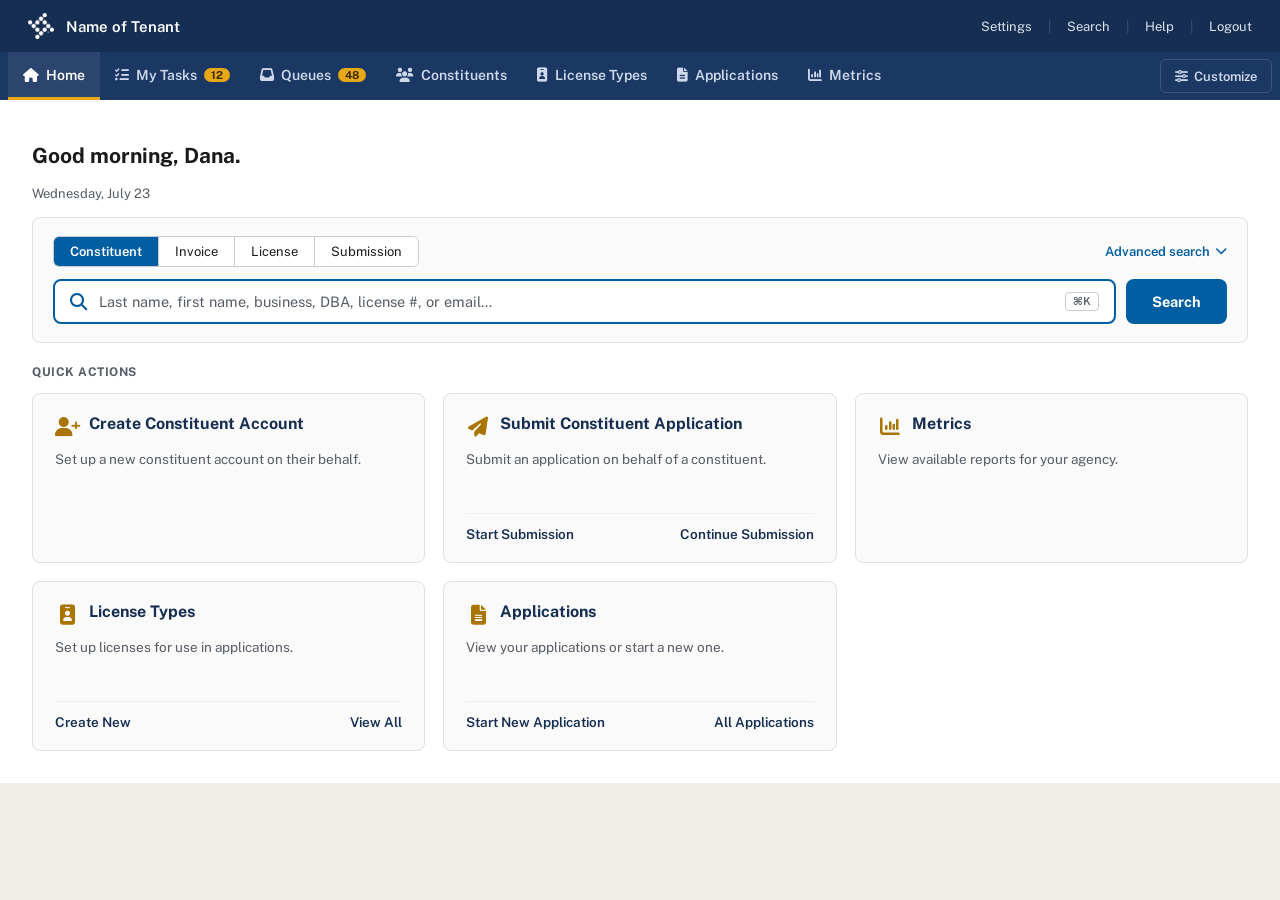
==== index.html @ 39513c1a "Initial commit: RLP Agency Console prototype (Home + Settings) Vanilla HTML/CSS/JS agency console wi" ====
<!DOCTYPE html>
<html lang="en">
<head>
<meta charset="UTF-8">
<meta name="viewport" content="width=device-width, initial-scale=1.0">
<title>Agency Home — RLP Agency Console</title>
<link rel="stylesheet" href="https://cdnjs.cloudflare.com/ajax/libs/font-awesome/6.5.1/css/all.min.css">
<link rel="stylesheet" href="css/app.css">
</head>
<body>

<div class="app">

  <!-- Header (shared chrome) -->
  <header class="app-header">
    <a class="app-header__brand" href="index.html">
      <img class="app-header__logo" src="assets/tyler-t.png" alt="Tenant logo">
      <span class="app-header__brand-name">Name of Tenant</span>
    </a>
    <nav class="app-header__links" aria-label="Account">
      <a href="settings.html">Settings</a>
      <span class="app-header__divider" aria-hidden="true">|</span>
      <a href="#">Search</a>
      <span class="app-header__divider" aria-hidden="true">|</span>
      <a href="#">Help</a>
      <span class="app-header__divider" aria-hidden="true">|</span>
      <a href="#">Logout</a>
    </nav>
  </header>

  <!-- Customizable toolbar (shared chrome, rendered by js/toolbar.js) -->
  <div id="toolbar"></div>

  <!-- Page content -->
  <main class="page-content">

    <section class="greeting">
      <h1 class="greeting__title">Good morning, Dana.</h1>
      <div class="greeting__date">Wednesday, July 23</div>

      <div class="search-panel">
        <div class="search-panel__top">
          <div class="search-toggle" role="group" aria-label="Search type">
            <button type="button" class="search-toggle__segment is-active" data-search-type="constituent">Constituent</button>
            <button type="button" class="search-toggle__segment" data-search-type="invoice">Invoice</button>
            <button type="button" class="search-toggle__segment" data-search-type="license">License</button>
            <button type="button" class="search-toggle__segment" data-search-type="submission">Submission</button>
          </div>
          <a class="search-advanced" href="#">Advanced search <i class="fa-solid fa-chevron-down" aria-hidden="true"></i></a>
        </div>
        <form class="search-field-row" action="#" onsubmit="return false;">
          <label class="search-box" for="global-search">
            <i class="fa-solid fa-magnifying-glass" aria-hidden="true"></i>
            <input type="text" id="global-search" placeholder="Last name, first name, business, DBA, license #, or email…">
            <span class="search-kbd" aria-hidden="true">⌘K</span>
          </label>
          <button type="submit" class="search-btn">Search</button>
        </form>
      </div>
    </section>

    <section style="padding: 0 32px 32px">
      <div class="overline" style="margin-bottom: 14px">Quick Actions</div>
      <div class="tiles-grid">

        <a class="tile" href="#">
          <div class="tile__header">
            <i class="fa-solid fa-user-plus tile__icon" aria-hidden="true"></i>
            <div class="tile__title">Create Constituent Account</div>
          </div>
          <div class="tile__body">Set up a new constituent account on their behalf.</div>
        </a>

        <div class="tile">
          <div class="tile__header">
            <i class="fa-solid fa-paper-plane tile__icon" aria-hidden="true"></i>
            <div class="tile__title">Submit Constituent Application</div>
          </div>
          <div class="tile__body">Submit an application on behalf of a constituent.</div>
          <div class="tile__footer">
            <a href="#">Start Submission</a>
            <a href="#">Continue Submission</a>
          </div>
        </div>

        <a class="tile" href="#">
          <div class="tile__header">
            <i class="fa-solid fa-chart-column tile__icon" aria-hidden="true"></i>
            <div class="tile__title">Metrics</div>
          </div>
          <div class="tile__body">View available reports for your agency.</div>
        </a>

        <div class="tile">
          <div class="tile__header">
            <i class="fa-solid fa-id-badge tile__icon" aria-hidden="true"></i>
            <div class="tile__title">License Types</div>
          </div>
          <div class="tile__body">Set up licenses for use in applications.</div>
          <div class="tile__footer">
            <a href="#">Create New</a>
            <a href="#">View All</a>
          </div>
        </div>

        <div class="tile">
          <div class="tile__header">
            <i class="fa-solid fa-file-lines tile__icon" aria-hidden="true"></i>
            <div class="tile__title">Applications</div>
          </div>
          <div class="tile__body">View your applications or start a new one.</div>
          <div class="tile__footer">
            <a href="#">Start New Application</a>
            <a href="#">All Applications</a>
          </div>
        </div>

      </div>
    </section>

  </main>

</div>

<script src="js/toolbar.js"></script>
<script>
  initToolbar('#toolbar', { activeKey: 'home' });

  // Search type segmented control
  document.querySelectorAll('.search-toggle__segment').forEach(function (segment) {
    segment.addEventListener('click', function () {
      document.querySelectorAll('.search-toggle__segment').forEach(function (s) {
        s.classList.remove('is-active');
      });
      segment.classList.add('is-active');
    });
  });
</script>

</body>
</html>
---- css/app.css ----
/* ==========================================================================
   RLP Agency Console — shared chrome + component styles
   Used by every page: header, customizable toolbar, tiles, search, settings.
   ========================================================================== */

@import url('https://fonts.googleapis.com/css2?family=Public+Sans:wght@300;400;500;600;700;900&display=swap');

:root {
  /* colors */
  --c-header-navy: #162e51;
  --c-toolbar-navy: #1b3763;
  --c-gold: #e6a817;
  --c-gold-text: #3d2a00;
  --c-gold-icon: #a97400;
  --c-blue: #005ea2;
  --c-blue-hover: #1a4480;
  --c-page-bg: #f0eee9;
  --c-surface: #ffffff;
  --c-tile-bg: #fafafa;
  --c-border: #dfe1e6;
  --c-hairline: #eceef1;
  --c-hairline-2: #e6e9ec;
  --c-text-primary: #1b1b1b;
  --c-text-secondary: #565c65;
  --c-toolbar-idle: #cdd9ea;
  --c-toolbar-on-dark: #dbe4f0;
  --c-header-divider: #3d557d;

  /* radii */
  --r-panel: 8px;
  --r-pill: 6px;
  --r-chip: 20px;
  --r-chip-sm: 4px;

  /* shadow */
  --shadow-menu: 0 10px 28px rgba(0, 0, 0, .22);
}

/* ---------------------------------------------------------------------- */
/* Reset / base                                                           */
/* ---------------------------------------------------------------------- */

* { box-sizing: border-box; }

body {
  margin: 0;
  background: var(--c-page-bg);
  font-family: 'Public Sans', system-ui, sans-serif;
  color: var(--c-text-primary);
}

a { color: var(--c-blue); }
a:hover { color: var(--c-blue-hover); }

button {
  font-family: inherit;
  border: none;
  background: none;
  cursor: pointer;
}

.app {
  width: 100%;
  background: var(--c-surface);
}

/* ---------------------------------------------------------------------- */
/* Header bar                                                             */
/* ---------------------------------------------------------------------- */

.app-header {
  height: 52px;
  background: var(--c-header-navy);
  color: #fff;
  display: flex;
  align-items: center;
  justify-content: space-between;
  padding: 0 28px;
}

.app-header__brand {
  display: flex;
  align-items: center;
  gap: 12px;
  text-decoration: none;
  color: #fff;
}

.app-header__logo {
  width: 26px;
  height: 26px;
  display: block;
}

.app-header__brand-name {
  font-size: 15px;
  font-weight: 600;
}

.app-header__links {
  display: flex;
  align-items: center;
  gap: 16px;
  font-size: 13px;
  color: var(--c-toolbar-on-dark);
}

.app-header__links a {
  color: var(--c-toolbar-on-dark);
  text-decoration: none;
}

.app-header__links a:hover {
  color: #fff;
}

.app-header__divider {
  color: var(--c-header-divider);
}

/* ---------------------------------------------------------------------- */
/* Customizable toolbar                                                   */
/* ---------------------------------------------------------------------- */

.toolbar {
  background: var(--c-toolbar-navy);
  position: relative;
  display: flex;
  align-items: stretch;
  padding: 0 8px;
  min-height: 48px;
}

.toolbar-chevron {
  flex: 0 0 auto;
  width: 34px;
  display: flex;
  align-items: center;
  justify-content: center;
  color: var(--c-toolbar-on-dark);
  background: rgba(0, 0, 0, .18);
  font-size: 16px;
}

.toolbar-chevron:focus-visible {
  outline: 2px solid #fff;
  outline-offset: -2px;
}

.toolbar-track {
  position: relative;
  flex: 1;
  min-width: 0;
  overflow-x: hidden;
  display: flex;
  align-items: stretch;
  flex-wrap: nowrap;
}

.toolbar-pill {
  display: flex;
  align-items: center;
  gap: 7px;
  padding: 0 15px;
  height: 48px;
  font-size: 14px;
  font-weight: 600;
  cursor: pointer;
  position: relative;
  user-select: none;
  flex: 0 0 auto;
  white-space: nowrap;
  border-bottom: 3px solid transparent;
  background: transparent;
  color: var(--c-toolbar-idle);
}

.toolbar-pill:focus-visible {
  outline: 2px solid #fff;
  outline-offset: -3px;
}

.toolbar-pill.is-active {
  color: #fff;
  border-bottom-color: var(--c-gold);
  background: rgba(255, 255, 255, .07);
}

.toolbar-pill--editing {
  height: 34px;
  padding: 0 12px;
  margin: 7px 3px;
  border-radius: var(--r-pill);
  font-size: 13.5px;
  cursor: grab;
  background: rgba(255, 255, 255, .10);
  border: 1px dashed rgba(255, 255, 255, .4);
  color: #eaf0f8;
}

.toolbar-pill--editing.is-active {
  border-bottom: none;
  background: rgba(255, 255, 255, .10);
}

.toolbar-pill--editing:active {
  cursor: grabbing;
}

.toolbar-pill--dragging {
  opacity: .4;
}

.toolbar-pill-grip {
  font-size: 14px;
  color: #8ba3c7;
}

.toolbar-pill-remove {
  font-size: 15px;
  margin-left: 3px;
  color: #c9d6ea;
  padding: 0;
}

.toolbar-badge {
  background: var(--c-gold);
  color: var(--c-gold-text);
  font-size: 11px;
  font-weight: 700;
  border-radius: 9px;
  padding: 1px 7px;
}

.toolbar-add-btn {
  flex: 0 0 auto;
  display: flex;
  align-items: center;
  gap: 5px;
  padding: 0 13px;
  height: 34px;
  margin: 7px 3px;
  border-radius: var(--r-pill);
  font-size: 13.5px;
  font-weight: 600;
  background: transparent;
  border: 1px dashed #5b7cb0;
  color: #a9c7e8;
}

.toolbar-customize-btn {
  display: flex;
  align-items: center;
  gap: 6px;
  padding: 0 14px;
  height: 34px;
  margin: 7px 0;
  border-radius: var(--r-pill);
  font-size: 13px;
  font-weight: 600;
  flex: 0 0 auto;
  background: transparent;
  color: var(--c-toolbar-idle);
  border: 1px solid var(--c-header-divider);
}

.toolbar-customize-btn.is-active {
  background: var(--c-gold);
  color: var(--c-gold-text);
  border-color: var(--c-gold);
}

.toolbar-add-menu {
  position: absolute;
  top: 100%;
  left: 16px;
  margin-top: 6px;
  z-index: 30;
  width: 320px;
  background: #fff;
  border: 1px solid var(--c-border);
  border-radius: var(--r-panel);
  box-shadow: var(--shadow-menu);
  padding: 10px;
}

.toolbar-add-menu__heading {
  font-size: 11px;
  font-weight: 700;
  letter-spacing: .5px;
  color: var(--c-text-secondary);
  padding: 4px 8px 8px;
}

.toolbar-add-menu__list {
  display: flex;
  flex-direction: column;
  gap: 1px;
  max-height: 260px;
  overflow: auto;
}

.toolbar-add-menu__row {
  display: flex;
  align-items: center;
  gap: 11px;
  padding: 9px 10px;
  border-radius: var(--r-pill);
  font-size: 13.5px;
  color: var(--c-text-primary);
  width: 100%;
  text-align: left;
}

.toolbar-add-menu__row:hover,
.toolbar-add-menu__row:focus-visible {
  background: var(--c-tile-bg);
}

.toolbar-add-menu__row-icon {
  font-size: 16px;
  color: var(--c-gold-icon);
  width: 20px;
  text-align: center;
}

.toolbar-add-menu__row-label {
  flex: 1;
}

.toolbar-add-menu__row-plus {
  font-size: 14px;
  color: var(--c-text-secondary);
}

.toolbar-add-menu__empty {
  padding: 14px 10px;
  font-size: 13px;
  color: var(--c-text-secondary);
  text-align: center;
}

/* ---------------------------------------------------------------------- */
/* Page content shell                                                     */
/* ---------------------------------------------------------------------- */

.page-content {
  background: var(--c-surface);
  min-height: 600px;
}

.overline {
  font-size: 12px;
  font-weight: 700;
  letter-spacing: .5px;
  text-transform: uppercase;
  color: var(--c-text-secondary);
}

/* ---------------------------------------------------------------------- */
/* Home — greeting + search panel                                        */
/* ---------------------------------------------------------------------- */

.greeting {
  padding: 26px 32px 22px;
}

.greeting__title {
  font-size: 21px;
  font-weight: 700;
  color: var(--c-text-primary);
}

.greeting__date {
  font-size: 13px;
  color: var(--c-text-secondary);
  margin-top: 2px;
}

.search-panel {
  margin-top: 16px;
  background: var(--c-tile-bg);
  border: 1px solid var(--c-border);
  border-radius: var(--r-panel);
  padding: 18px 20px;
}

.search-panel__top {
  display: flex;
  align-items: center;
  justify-content: space-between;
  margin-bottom: 12px;
}

.search-toggle {
  display: inline-flex;
  border: 1px solid #c9ccd0;
  border-radius: var(--r-pill);
  overflow: hidden;
}

.search-toggle__segment {
  padding: 7px 16px;
  font-size: 13px;
  color: var(--c-text-primary);
  background: #fff;
  border-left: 1px solid #c9ccd0;
}

.search-toggle__segment:first-child {
  border-left: none;
}

.search-toggle__segment.is-active {
  background: var(--c-blue);
  color: #fff;
  font-weight: 600;
}

.search-advanced {
  font-size: 13px;
  font-weight: 600;
  color: var(--c-blue);
  display: flex;
  align-items: center;
  gap: 5px;
  text-decoration: none;
}

.search-advanced:hover {
  color: var(--c-blue-hover);
}

.search-advanced i {
  font-size: 12px;
}

.search-field-row {
  display: flex;
  gap: 10px;
}

.search-box {
  flex: 1;
  display: flex;
  align-items: center;
  gap: 10px;
  border: 2px solid var(--c-blue);
  border-radius: var(--r-panel);
  padding: 11px 15px;
  background: #fff;
}

.search-box i {
  font-size: 17px;
  color: var(--c-blue);
}

.search-box input {
  flex: 1;
  border: none;
  outline: none;
  font-family: inherit;
  font-size: 14.5px;
  color: var(--c-text-primary);
  background: transparent;
}

.search-box input::placeholder {
  color: var(--c-text-secondary);
}

.search-kbd {
  font-size: 11px;
  font-weight: 600;
  color: var(--c-text-secondary);
  border: 1px solid #c9ccd0;
  border-radius: var(--r-chip-sm);
  padding: 2px 7px;
}

.search-btn {
  background: var(--c-blue);
  color: #fff;
  border-radius: var(--r-panel);
  padding: 0 26px;
  font-size: 14.5px;
  font-weight: 700;
  display: flex;
  align-items: center;
}

.search-btn:hover {
  background: var(--c-blue-hover);
}

/* ---------------------------------------------------------------------- */
/* Tiles grid — shared by Home quick actions & Settings tiles             */
/* ---------------------------------------------------------------------- */

.tiles-grid {
  display: grid;
  grid-template-columns: repeat(3, 1fr);
  gap: 18px;
}

.tiles-grid--settings {
  gap: 22px;
}

.tile {
  text-decoration: none;
  background: var(--c-tile-bg);
  border: 1px solid var(--c-border);
  border-radius: var(--r-panel);
  padding: 20px 22px;
  display: flex;
  flex-direction: column;
  min-height: 170px;
  cursor: pointer;
  color: inherit;
}

.tile:hover {
  border-color: #c9ccd0;
}

.tile--settings {
  padding: 24px 26px;
  max-height: 120px;
  min-height: 0;
}

.tile__header {
  display: flex;
  align-items: center;
  gap: 10px;
  margin-bottom: 8px;
}

.tile__icon {
  font-size: 20px;
  color: var(--c-gold-icon);
  width: 24px;
  text-align: center;
}

.tile__title {
  font-size: 16px;
  font-weight: 700;
  color: var(--c-header-navy);
  margin-bottom: 8px;
}

.tile--settings .tile__title {
  margin-bottom: 0;
}

.tile__body {
  font-size: 13.5px;
  color: var(--c-text-secondary);
  line-height: 1.5;
  flex: 1;
}

.tile__footer {
  margin-top: 14px;
  padding-top: 12px;
  border-top: 1px solid var(--c-hairline);
  display: flex;
  justify-content: space-between;
  gap: 16px;
}

.tile__footer a {
  font-size: 13.5px;
  font-weight: 600;
  color: var(--c-header-navy);
  text-decoration: none;
}

.tile__footer a:hover {
  color: var(--c-blue-hover);
}

/* ---------------------------------------------------------------------- */
/* Settings page                                                          */
/* ---------------------------------------------------------------------- */

.settings-content {
  padding: 26px 32px 40px;
  min-height: 640px;
}

.settings-title {
  font-size: 21px;
  font-weight: 700;
  color: var(--c-text-primary);
}

.settings-body {
  margin-top: 24px;
  display: flex;
  gap: 40px;
  align-items: flex-start;
}

.settings-rail {
  width: 300px;
  flex: none;
}

.settings-rail__heading {
  border-left: 3px solid var(--c-header-navy);
  padding: 2px 0 2px 14px;
  font-size: 16px;
  font-weight: 700;
  color: var(--c-text-primary);
}

.settings-rail__list {
  margin-top: 6px;
  display: flex;
  flex-direction: column;
}

.settings-rail__row {
  display: flex;
  align-items: center;
  justify-content: space-between;
  padding: 12px 2px 12px 17px;
  font-size: 15px;
  text-decoration: none;
  border-bottom: 1px solid var(--c-hairline-2);
}

.settings-rail__row-label {
  color: var(--c-blue);
}

.settings-rail__row-count {
  color: var(--c-text-secondary);
}

.settings-tiles {
  flex: 1;
}
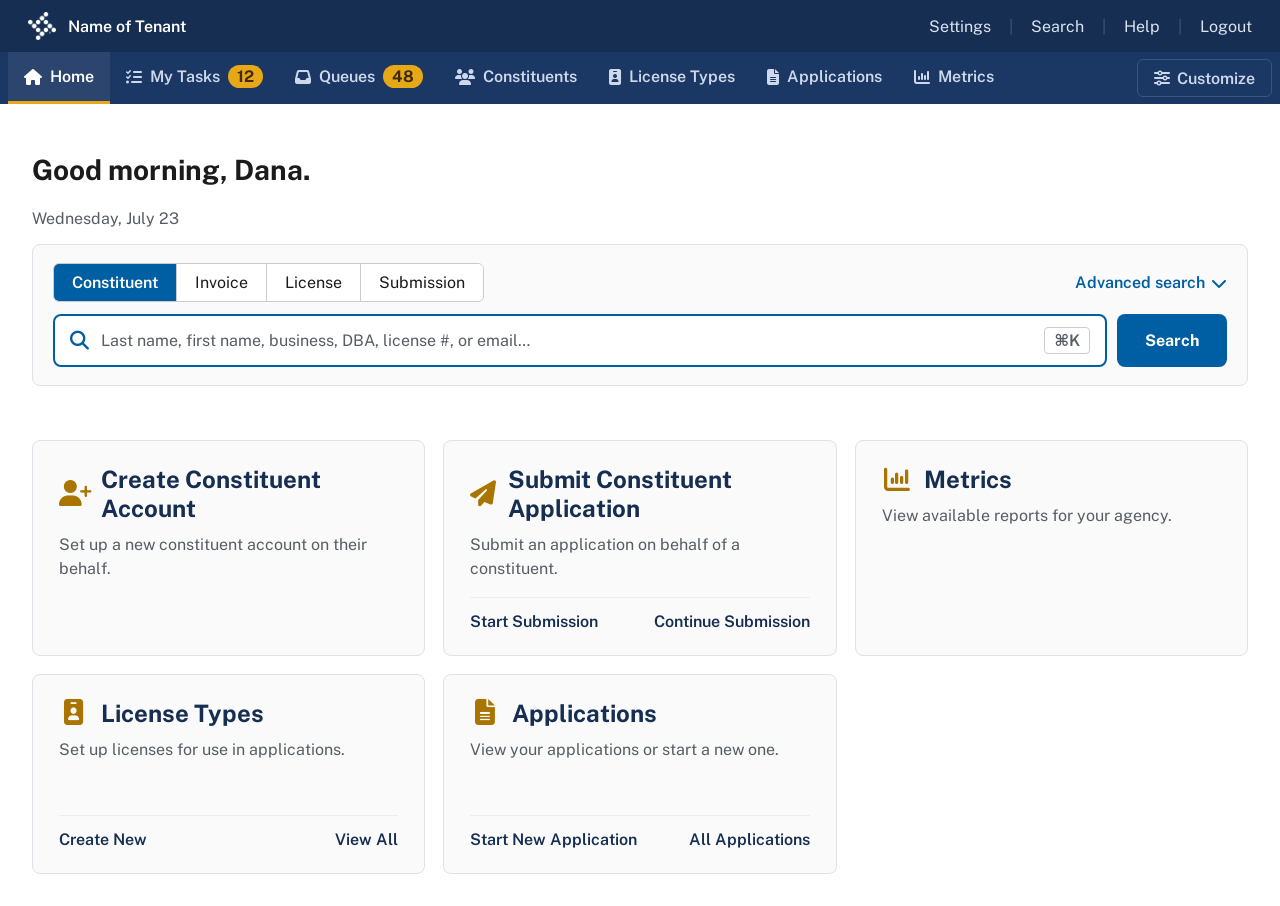
==== commit 342feb36: "new pages and layout fixes" ====
--- a/index.html
+++ b/index.html
@@ -20,7 +20,7 @@
     <nav class="app-header__links" aria-label="Account">
       <a href="settings.html">Settings</a>
       <span class="app-header__divider" aria-hidden="true">|</span>
-      <a href="#">Search</a>
+      <a href="search.html">Search</a>
       <span class="app-header__divider" aria-hidden="true">|</span>
       <a href="#">Help</a>
       <span class="app-header__divider" aria-hidden="true">|</span>
@@ -59,8 +59,7 @@
       </div>
     </section>
 
-    <section style="padding: 0 32px 32px">
-      <div class="overline" style="margin-bottom: 14px">Quick Actions</div>
+    <section style="padding: 32px 32px 32px">
       <div class="tiles-grid">
 
         <a class="tile" href="#">
--- a/css/app.css
+++ b/css/app.css
@@ -14,7 +14,7 @@
   --c-gold-icon: #a97400;
   --c-blue: #005ea2;
   --c-blue-hover: #1a4480;
-  --c-page-bg: #f0eee9;
+  --c-page-bg: #fff;
   --c-surface: #ffffff;
   --c-tile-bg: #fafafa;
   --c-border: #dfe1e6;
@@ -34,6 +34,16 @@
 
   /* shadow */
   --shadow-menu: 0 10px 28px rgba(0, 0, 0, .22);
+
+  /* status text colors — fixed palette, do not improvise new statuses off-palette */
+  --c-status-green: #417505;      /* Active, Approved, Live, Paid, Completed, Sent, Sold */
+  --c-status-yellow: #8f5800;     /* Pending, Open, Assigned, Approved-Awaiting Payment, Awaiting Application, Generated, Collecting */
+  --c-status-red: #cd2026;        /* Rejected, Denied, Cancelled, Past Due, Terminated */
+  --c-status-dark-red: #80252a;   /* Expired, Revoked, Withdrawn, Decommissioned, Retired, Exported */
+  --c-status-cool-blue: #205493;  /* In Progress, Rejected for Resubmission, In Cart, Submitted, Ready for Review */
+  --c-status-warm-orange: #a34900; /* On Hold, Suspended, Payment in Process, Inactive */
+  --c-status-draft-blue: #13669a; /* In Review, Draft, Initiated */
+  --c-status-gray: #5c5f66;       /* Archived, Closed */
 }
 
 /* ---------------------------------------------------------------------- */
@@ -87,21 +97,21 @@
 }
 
 .app-header__logo {
-  width: 26px;
-  height: 26px;
+  width: 28px;
+  height: 28px;
   display: block;
 }
 
 .app-header__brand-name {
-  font-size: 15px;
+  font-size: 16px;
   font-weight: 600;
 }
 
 .app-header__links {
   display: flex;
   align-items: center;
-  gap: 16px;
-  font-size: 13px;
+  gap: 18px;
+  font-size: 16px;
   color: var(--c-toolbar-on-dark);
 }
 
@@ -128,7 +138,7 @@
   display: flex;
   align-items: stretch;
   padding: 0 8px;
-  min-height: 48px;
+  min-height: 52px;
 }
 
 .toolbar-chevron {
@@ -160,10 +170,10 @@
 .toolbar-pill {
   display: flex;
   align-items: center;
-  gap: 7px;
-  padding: 0 15px;
-  height: 48px;
-  font-size: 14px;
+  gap: 8px;
+  padding: 0 16px;
+  height: 52px;
+  font-size: 16px;
   font-weight: 600;
   cursor: pointer;
   position: relative;
@@ -187,11 +197,11 @@
 }
 
 .toolbar-pill--editing {
-  height: 34px;
-  padding: 0 12px;
+  height: 38px;
+  padding: 0 13px;
   margin: 7px 3px;
   border-radius: var(--r-pill);
-  font-size: 13.5px;
+  font-size: 16px;
   cursor: grab;
   background: rgba(255, 255, 255, .10);
   border: 1px dashed rgba(255, 255, 255, .4);
@@ -212,12 +222,12 @@
 }
 
 .toolbar-pill-grip {
-  font-size: 14px;
+  font-size: 16px;
   color: #8ba3c7;
 }
 
 .toolbar-pill-remove {
-  font-size: 15px;
+  font-size: 17px;
   margin-left: 3px;
   color: #c9d6ea;
   padding: 0;
@@ -226,22 +236,22 @@
 .toolbar-badge {
   background: var(--c-gold);
   color: var(--c-gold-text);
-  font-size: 11px;
-  font-weight: 700;
-  border-radius: 9px;
-  padding: 1px 7px;
+  font-size: 16px;
+  font-weight: 700;
+  border-radius: 12px;
+  padding: 2px 9px;
 }
 
 .toolbar-add-btn {
   flex: 0 0 auto;
   display: flex;
   align-items: center;
-  gap: 5px;
-  padding: 0 13px;
-  height: 34px;
+  gap: 6px;
+  padding: 0 15px;
+  height: 38px;
   margin: 7px 3px;
   border-radius: var(--r-pill);
-  font-size: 13.5px;
+  font-size: 16px;
   font-weight: 600;
   background: transparent;
   border: 1px dashed #5b7cb0;
@@ -251,12 +261,12 @@
 .toolbar-customize-btn {
   display: flex;
   align-items: center;
-  gap: 6px;
-  padding: 0 14px;
-  height: 34px;
+  gap: 7px;
+  padding: 0 16px;
+  height: 38px;
   margin: 7px 0;
   border-radius: var(--r-pill);
-  font-size: 13px;
+  font-size: 16px;
   font-weight: 600;
   flex: 0 0 auto;
   background: transparent;
@@ -276,37 +286,37 @@
   left: 16px;
   margin-top: 6px;
   z-index: 30;
-  width: 320px;
+  width: 340px;
   background: #fff;
   border: 1px solid var(--c-border);
   border-radius: var(--r-panel);
   box-shadow: var(--shadow-menu);
-  padding: 10px;
+  padding: 12px;
 }
 
 .toolbar-add-menu__heading {
-  font-size: 11px;
-  font-weight: 700;
-  letter-spacing: .5px;
-  color: var(--c-text-secondary);
-  padding: 4px 8px 8px;
+  font-size: 16px;
+  font-weight: 700;
+  letter-spacing: .4px;
+  color: var(--c-text-secondary);
+  padding: 4px 8px 10px;
 }
 
 .toolbar-add-menu__list {
   display: flex;
   flex-direction: column;
-  gap: 1px;
-  max-height: 260px;
+  gap: 2px;
+  max-height: 300px;
   overflow: auto;
 }
 
 .toolbar-add-menu__row {
   display: flex;
   align-items: center;
-  gap: 11px;
-  padding: 9px 10px;
+  gap: 12px;
+  padding: 10px 10px;
   border-radius: var(--r-pill);
-  font-size: 13.5px;
+  font-size: 16px;
   color: var(--c-text-primary);
   width: 100%;
   text-align: left;
@@ -318,9 +328,9 @@
 }
 
 .toolbar-add-menu__row-icon {
-  font-size: 16px;
+  font-size: 18px;
   color: var(--c-gold-icon);
-  width: 20px;
+  width: 22px;
   text-align: center;
 }
 
@@ -329,13 +339,13 @@
 }
 
 .toolbar-add-menu__row-plus {
-  font-size: 14px;
+  font-size: 16px;
   color: var(--c-text-secondary);
 }
 
 .toolbar-add-menu__empty {
-  padding: 14px 10px;
-  font-size: 13px;
+  padding: 16px 10px;
+  font-size: 16px;
   color: var(--c-text-secondary);
   text-align: center;
 }
@@ -350,9 +360,9 @@
 }
 
 .overline {
-  font-size: 12px;
-  font-weight: 700;
-  letter-spacing: .5px;
+  font-size: 16px;
+  font-weight: 700;
+  letter-spacing: .4px;
   text-transform: uppercase;
   color: var(--c-text-secondary);
 }
@@ -366,15 +376,15 @@
 }
 
 .greeting__title {
-  font-size: 21px;
+  font-size: 28px;
   font-weight: 700;
   color: var(--c-text-primary);
 }
 
 .greeting__date {
-  font-size: 13px;
-  color: var(--c-text-secondary);
-  margin-top: 2px;
+  font-size: 16px;
+  color: var(--c-text-secondary);
+  margin-top: 4px;
 }
 
 .search-panel {
@@ -400,8 +410,8 @@
 }
 
 .search-toggle__segment {
-  padding: 7px 16px;
-  font-size: 13px;
+  padding: 9px 18px;
+  font-size: 16px;
   color: var(--c-text-primary);
   background: #fff;
   border-left: 1px solid #c9ccd0;
@@ -418,12 +428,12 @@
 }
 
 .search-advanced {
-  font-size: 13px;
+  font-size: 16px;
   font-weight: 600;
   color: var(--c-blue);
   display: flex;
   align-items: center;
-  gap: 5px;
+  gap: 6px;
   text-decoration: none;
 }
 
@@ -432,7 +442,7 @@
 }
 
 .search-advanced i {
-  font-size: 12px;
+  font-size: 16px;
 }
 
 .search-field-row {
@@ -452,7 +462,7 @@
 }
 
 .search-box i {
-  font-size: 17px;
+  font-size: 19px;
   color: var(--c-blue);
 }
 
@@ -461,7 +471,7 @@
   border: none;
   outline: none;
   font-family: inherit;
-  font-size: 14.5px;
+  font-size: 16px;
   color: var(--c-text-primary);
   background: transparent;
 }
@@ -471,20 +481,20 @@
 }
 
 .search-kbd {
-  font-size: 11px;
+  font-size: 16px;
   font-weight: 600;
   color: var(--c-text-secondary);
   border: 1px solid #c9ccd0;
   border-radius: var(--r-chip-sm);
-  padding: 2px 7px;
+  padding: 3px 9px;
 }
 
 .search-btn {
   background: var(--c-blue);
   color: #fff;
   border-radius: var(--r-panel);
-  padding: 0 26px;
-  font-size: 14.5px;
+  padding: 0 28px;
+  font-size: 16px;
   font-weight: 700;
   display: flex;
   align-items: center;
@@ -513,10 +523,10 @@
   background: var(--c-tile-bg);
   border: 1px solid var(--c-border);
   border-radius: var(--r-panel);
-  padding: 20px 22px;
+  padding: 24px 26px;
   display: flex;
   flex-direction: column;
-  min-height: 170px;
+  min-height: 200px;
   cursor: pointer;
   color: inherit;
 }
@@ -526,46 +536,47 @@
 }
 
 .tile--settings {
-  padding: 24px 26px;
-  max-height: 120px;
+  padding: 28px 30px;
+  max-height: 150px;
   min-height: 0;
 }
 
 .tile__header {
   display: flex;
   align-items: center;
-  gap: 10px;
+  gap: 12px;
+  margin-bottom: 10px;
+}
+
+.tile__icon {
+  font-size: 26px;
+  color: var(--c-gold-icon);
+  width: 30px;
+  text-align: center;
+  line-height: 1;
+}
+
+.tile__title {
+  font-size: 24px;
+  font-weight: 700;
+  color: var(--c-header-navy);
+  line-height: 1.2;
+}
+
+.tile--settings .tile__title {
   margin-bottom: 8px;
 }
 
-.tile__icon {
-  font-size: 20px;
-  color: var(--c-gold-icon);
-  width: 24px;
-  text-align: center;
-}
-
-.tile__title {
-  font-size: 16px;
-  font-weight: 700;
-  color: var(--c-header-navy);
-  margin-bottom: 8px;
-}
-
-.tile--settings .tile__title {
-  margin-bottom: 0;
-}
-
 .tile__body {
-  font-size: 13.5px;
+  font-size: 16px;
   color: var(--c-text-secondary);
   line-height: 1.5;
   flex: 1;
 }
 
 .tile__footer {
-  margin-top: 14px;
-  padding-top: 12px;
+  margin-top: 16px;
+  padding-top: 14px;
   border-top: 1px solid var(--c-hairline);
   display: flex;
   justify-content: space-between;
@@ -573,7 +584,7 @@
 }
 
 .tile__footer a {
-  font-size: 13.5px;
+  font-size: 16px;
   font-weight: 600;
   color: var(--c-header-navy);
   text-decoration: none;
@@ -593,7 +604,7 @@
 }
 
 .settings-title {
-  font-size: 21px;
+  font-size: 28px;
   font-weight: 700;
   color: var(--c-text-primary);
 }
@@ -612,8 +623,8 @@
 
 .settings-rail__heading {
   border-left: 3px solid var(--c-header-navy);
-  padding: 2px 0 2px 14px;
-  font-size: 16px;
+  padding: 4px 0 4px 16px;
+  font-size: 20px;
   font-weight: 700;
   color: var(--c-text-primary);
 }
@@ -628,8 +639,8 @@
   display: flex;
   align-items: center;
   justify-content: space-between;
-  padding: 12px 2px 12px 17px;
-  font-size: 15px;
+  padding: 14px 2px 14px 18px;
+  font-size: 16px;
   text-decoration: none;
   border-bottom: 1px solid var(--c-hairline-2);
 }
@@ -645,3 +656,579 @@
 .settings-tiles {
   flex: 1;
 }
+
+/* ---------------------------------------------------------------------- */
+/* List / detail page shell — shared by Queues, My Tasks, Applications…  */
+/* ---------------------------------------------------------------------- */
+
+.page-body {
+  padding: 26px 32px 40px;
+  min-height: 640px;
+}
+
+/* Breadcrumb */
+
+.breadcrumb {
+  display: flex;
+  align-items: center;
+  gap: 8px;
+  list-style: none;
+  margin: 0;
+  padding: 0;
+  font-size: 16px;
+}
+
+.breadcrumb__item {
+  display: flex;
+  align-items: center;
+  gap: 8px;
+}
+
+.breadcrumb__item:not(:last-child)::after {
+  content: '\203A';
+  color: var(--c-text-secondary);
+}
+
+.breadcrumb a {
+  text-decoration: none;
+}
+
+.breadcrumb__current {
+  color: var(--c-text-secondary);
+  font-weight: 600;
+}
+
+/* Page title (underlined) */
+
+.page-title {
+  margin: 16px 0 0;
+  padding-bottom: 14px;
+  border-bottom: 2px solid var(--c-border);
+  font-size: 28px;
+  font-weight: 700;
+  color: var(--c-text-primary);
+}
+
+/* Accordion (Icon Key) */
+
+.accordion {
+  margin-top: 20px;
+  border: 1px solid var(--c-border);
+  border-radius: var(--r-panel);
+  overflow: hidden;
+}
+
+.accordion__button {
+  width: 100%;
+  display: flex;
+  align-items: center;
+  justify-content: space-between;
+  gap: 10px;
+  padding: 14px 18px;
+  font-size: 16px;
+  font-weight: 700;
+  color: var(--c-text-primary);
+  background: var(--c-tile-bg);
+  text-align: left;
+}
+
+.accordion__button i {
+  font-size: 14px;
+  color: var(--c-text-secondary);
+  transition: transform .15s;
+}
+
+.accordion__button[aria-expanded="true"] i {
+  transform: rotate(180deg);
+}
+
+.accordion__content {
+  padding: 18px 20px;
+  border-top: 1px solid var(--c-border);
+}
+
+.accordion__content[hidden] {
+  display: none;
+}
+
+.accordion__content-label {
+  font-size: 16px;
+  font-weight: 700;
+  color: var(--c-text-primary);
+  margin-bottom: 12px;
+}
+
+.icon-key-grid {
+  display: grid;
+  grid-template-columns: repeat(4, 1fr);
+  gap: 12px 24px;
+}
+
+.icon-key-item {
+  display: flex;
+  align-items: center;
+  gap: 10px;
+  font-size: 16px;
+  color: var(--c-text-secondary);
+}
+
+.icon-key-item img {
+  width: 24px;
+  height: 24px;
+  display: block;
+}
+
+/* Filter tabs (segmented) — same visual pattern as .search-toggle */
+
+.filter-tabs {
+  display: inline-flex;
+  border: 1px solid #c9ccd0;
+  border-radius: var(--r-pill);
+  overflow: hidden;
+  margin-top: 20px;
+}
+
+.filter-tabs__btn {
+  padding: 10px 20px;
+  font-size: 16px;
+  font-weight: 600;
+  color: var(--c-text-primary);
+  background: #fff;
+  border-left: 1px solid #c9ccd0;
+}
+
+.filter-tabs__btn:first-child {
+  border-left: none;
+}
+
+.filter-tabs__btn.is-active {
+  background: var(--c-blue);
+  color: #fff;
+}
+
+/* Form fields (search / filter forms) */
+
+.field-grid {
+  display: grid;
+  grid-template-columns: repeat(3, 1fr);
+  gap: 20px;
+}
+
+.field-grid--5 {
+  grid-template-columns: repeat(5, 1fr);
+}
+
+.field-grid + .field-grid {
+  margin-top: 20px;
+}
+
+.field {
+  display: flex;
+  flex-direction: column;
+  gap: 6px;
+}
+
+.field label {
+  font-size: 16px;
+  font-weight: 600;
+  color: var(--c-text-primary);
+}
+
+.field select,
+.field input[type="text"],
+.field input[type="date"] {
+  height: 44px;
+  border: 1px solid #c9ccd0;
+  border-radius: var(--r-pill);
+  padding: 0 14px;
+  font-family: inherit;
+  font-size: 16px;
+  color: var(--c-text-primary);
+  background: #fff;
+}
+
+.field select:focus,
+.field input:focus {
+  outline: none;
+  border-color: var(--c-blue);
+  box-shadow: 0 0 0 1px var(--c-blue);
+}
+
+.field-hint {
+  font-size: 16px;
+  color: var(--c-text-secondary);
+}
+
+.field-required {
+  font-size: 16px;
+  font-style: italic;
+  color: var(--c-text-primary);
+  margin-left: 6px;
+}
+
+.help-text {
+  font-size: 16px;
+  color: var(--c-text-secondary);
+  line-height: 1.5;
+}
+
+/* Radio group (fieldset legend + inline options) */
+
+.fieldset {
+  border: none;
+  margin: 0;
+  padding: 0;
+}
+
+.fieldset legend {
+  font-size: 16px;
+  font-weight: 600;
+  color: var(--c-text-primary);
+  padding: 0;
+  margin-bottom: 10px;
+}
+
+.radio-group {
+  display: flex;
+  align-items: center;
+  gap: 28px;
+}
+
+.radio-option {
+  display: flex;
+  align-items: center;
+  gap: 8px;
+  font-size: 16px;
+  color: var(--c-text-primary);
+  cursor: pointer;
+}
+
+.radio-option input[type="radio"] {
+  width: 18px;
+  height: 18px;
+  accent-color: var(--c-blue);
+  margin: 0;
+}
+
+.form-actions {
+  display: flex;
+  gap: 12px;
+  margin-top: 24px;
+}
+
+.btn {
+  height: 44px;
+  padding: 0 26px;
+  border-radius: var(--r-pill);
+  font-size: 16px;
+  font-weight: 700;
+  display: inline-flex;
+  align-items: center;
+  justify-content: center;
+}
+
+.btn--primary {
+  background: var(--c-blue);
+  color: #fff;
+}
+
+.btn--primary:hover {
+  background: var(--c-blue-hover);
+}
+
+.btn--secondary {
+  background: #fff;
+  color: var(--c-text-primary);
+  font-weight: 600;
+  border: 1px solid #c9ccd0;
+}
+
+.btn--secondary:hover {
+  border-color: #9ea3a8;
+}
+
+/* Multiselect dropdown (User Group, etc.) */
+
+.multiselect {
+  position: relative;
+}
+
+.multiselect-trigger {
+  width: 100%;
+  height: 44px;
+  border: 1px solid #c9ccd0;
+  border-radius: var(--r-pill);
+  padding: 0 14px;
+  font-size: 16px;
+  color: var(--c-text-primary);
+  background: #fff;
+  display: flex;
+  align-items: center;
+  justify-content: space-between;
+  gap: 8px;
+}
+
+.multiselect-trigger:focus-visible {
+  outline: none;
+  border-color: var(--c-blue);
+  box-shadow: 0 0 0 1px var(--c-blue);
+}
+
+.multiselect-trigger-text {
+  color: var(--c-text-primary);
+  overflow: hidden;
+  text-overflow: ellipsis;
+  white-space: nowrap;
+}
+
+.multiselect-trigger i {
+  font-size: 14px;
+  color: var(--c-text-secondary);
+  transition: transform .15s;
+  flex: 0 0 auto;
+}
+
+.multiselect-trigger[aria-expanded="true"] i {
+  transform: rotate(180deg);
+}
+
+.multiselect-panel {
+  position: absolute;
+  top: 100%;
+  left: 0;
+  margin-top: 6px;
+  width: 100%;
+  z-index: 20;
+  background: #fff;
+  border: 1px solid var(--c-border);
+  border-radius: var(--r-panel);
+  box-shadow: var(--shadow-menu);
+  padding: 8px;
+  max-height: 280px;
+  overflow: auto;
+}
+
+.multiselect-option {
+  display: flex;
+  align-items: center;
+  gap: 10px;
+  padding: 9px 10px;
+  border-radius: var(--r-pill);
+  font-size: 16px;
+  color: var(--c-text-primary);
+  cursor: pointer;
+}
+
+.multiselect-option:hover {
+  background: var(--c-tile-bg);
+}
+
+.multiselect-option input[type="checkbox"] {
+  width: 17px;
+  height: 17px;
+  accent-color: var(--c-blue);
+}
+
+/* Table controls bar */
+
+.table-controls {
+  display: flex;
+  align-items: center;
+  justify-content: space-between;
+  margin-bottom: 12px;
+  font-size: 16px;
+}
+
+.table-controls__count {
+  color: var(--c-text-primary);
+  font-weight: 600;
+}
+
+.table-controls__right {
+  display: flex;
+  align-items: center;
+  gap: 8px;
+  color: var(--c-text-secondary);
+}
+
+.table-controls__right select {
+  height: 36px;
+  border: 1px solid #c9ccd0;
+  border-radius: var(--r-pill);
+  padding: 0 10px;
+  font-family: inherit;
+  font-size: 16px;
+  color: var(--c-text-primary);
+  background: #fff;
+}
+
+/* Data table */
+
+.data-table {
+  width: 100%;
+  border-collapse: collapse;
+}
+
+.data-table thead tr {
+  border-bottom: 2px solid var(--c-border);
+}
+
+.data-table th {
+  text-align: left;
+  padding: 12px 14px;
+  font-size: 16px;
+  font-weight: 700;
+  color: var(--c-text-secondary);
+  white-space: nowrap;
+}
+
+.data-table th i {
+  margin-left: 6px;
+  font-size: 12px;
+  color: #9aa1a8;
+}
+
+.data-table td {
+  padding: 14px;
+  border-top: 1px solid var(--c-hairline-2);
+  font-size: 16px;
+}
+
+.data-table tbody tr:nth-child(even) {
+  background: var(--c-tile-bg);
+}
+
+.data-table .controls-cell {
+  white-space: nowrap;
+}
+
+/* Status text — fixed 8-color palette. Weight stays normal; color alone carries the meaning. */
+
+.status-text--active,
+.status-text--approved,
+.status-text--live,
+.status-text--paid,
+.status-text--completed,
+.status-text--sent,
+.status-text--sold {
+  color: var(--c-status-green);
+}
+
+.status-text--pending,
+.status-text--open,
+.status-text--assigned,
+.status-text--approved-awaiting-payment,
+.status-text--awaiting-application,
+.status-text--generated,
+.status-text--collecting {
+  color: var(--c-status-yellow);
+}
+
+.status-text--rejected,
+.status-text--denied,
+.status-text--cancelled,
+.status-text--past-due,
+.status-text--terminated {
+  color: var(--c-status-red);
+}
+
+.status-text--expired,
+.status-text--revoked,
+.status-text--withdrawn,
+.status-text--decommissioned,
+.status-text--retired,
+.status-text--exported {
+  color: var(--c-status-dark-red);
+}
+
+.status-text--in-progress,
+.status-text--rejected-for-resubmission,
+.status-text--in-cart,
+.status-text--submitted,
+.status-text--ready-for-review {
+  color: var(--c-status-cool-blue);
+}
+
+.status-text--on-hold,
+.status-text--suspended,
+.status-text--payment-in-process,
+.status-text--inactive {
+  color: var(--c-status-warm-orange);
+}
+
+.status-text--in-review,
+.status-text--draft,
+.status-text--initiated {
+  color: var(--c-status-draft-blue);
+}
+
+.status-text--archived,
+.status-text--closed {
+  color: var(--c-status-gray);
+}
+
+.icon-btn {
+  display: inline-flex;
+  align-items: center;
+  justify-content: center;
+  width: 36px;
+  height: 36px;
+  border-radius: 50%;
+}
+
+.icon-btn:hover,
+.icon-btn:focus-visible {
+  background: var(--c-tile-bg);
+}
+
+.icon-btn img {
+  display: block;
+}
+
+.empty-state {
+  padding: 48px 20px;
+  text-align: center;
+  font-size: 16px;
+  color: var(--c-text-secondary);
+}
+
+/* Pagination */
+
+.pagination {
+  display: flex;
+  align-items: center;
+  justify-content: center;
+  gap: 6px;
+  list-style: none;
+  margin: 28px 0 0;
+  padding: 0;
+}
+
+.pagination a {
+  display: flex;
+  align-items: center;
+  justify-content: center;
+  gap: 6px;
+  min-width: 36px;
+  height: 36px;
+  padding: 0 10px;
+  border-radius: var(--r-pill);
+  font-size: 16px;
+  color: var(--c-text-primary);
+  text-decoration: none;
+}
+
+.pagination a:hover {
+  background: var(--c-tile-bg);
+}
+
+.pagination a.is-current {
+  background: var(--c-blue);
+  color: #fff;
+  font-weight: 700;
+}
+
+.pagination__arrow {
+  color: var(--c-blue);
+  font-weight: 600;
+}
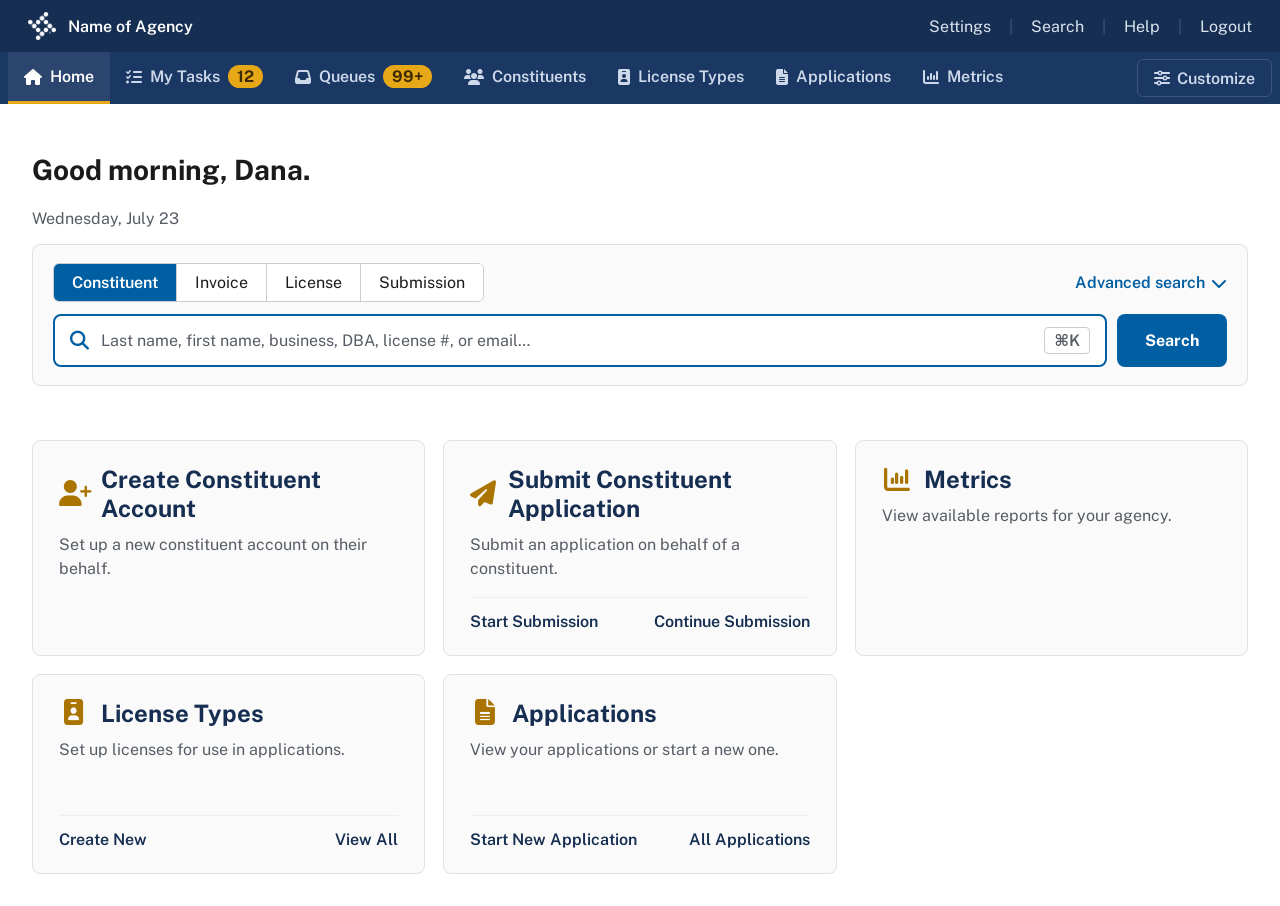
==== commit 2b92987d: "name of agency" ====
--- a/index.html
+++ b/index.html
@@ -15,7 +15,7 @@
   <header class="app-header">
     <a class="app-header__brand" href="index.html">
       <img class="app-header__logo" src="assets/tyler-t.png" alt="Tenant logo">
-      <span class="app-header__brand-name">Name of Tenant</span>
+      <span class="app-header__brand-name">Name of Agency</span>
     </a>
     <nav class="app-header__links" aria-label="Account">
       <a href="settings.html">Settings</a>
--- a/css/app.css
+++ b/css/app.css
@@ -88,7 +88,8 @@
   padding: 0 28px;
 }
 
-.app-header__brand {
+.app-header__brand,
+.app-header__brand:hover {
   display: flex;
   align-items: center;
   gap: 12px;
@@ -256,6 +257,65 @@
   background: transparent;
   border: 1px dashed #5b7cb0;
   color: #a9c7e8;
+}
+
+.toolbar-divider {
+  flex: 0 0 auto;
+  width: 1px;
+  height: 36px;
+  margin: 8px 4px 8px 14px;
+  background: rgba(255, 255, 255, .25);
+}
+
+.toolbar-search-toggle {
+  display: flex;
+  align-items: center;
+  gap: 10px;
+  padding: 0 14px;
+  height: 38px;
+  margin: 7px 3px;
+  border-radius: var(--r-pill);
+  font-size: 16px;
+  font-weight: 600;
+  color: var(--c-toolbar-idle);
+  flex: 0 0 auto;
+  cursor: pointer;
+  user-select: none;
+  white-space: nowrap;
+}
+
+.toolbar-search-toggle:focus-visible {
+  outline: 2px solid #fff;
+  outline-offset: 2px;
+}
+
+.toolbar-search-toggle__switch {
+  position: relative;
+  flex: 0 0 auto;
+  width: 36px;
+  height: 20px;
+  border-radius: 10px;
+  background: rgba(255, 255, 255, .25);
+  transition: background .15s ease;
+}
+
+.toolbar-search-toggle__switch.is-on {
+  background: var(--c-gold);
+}
+
+.toolbar-search-toggle__knob {
+  position: absolute;
+  top: 2px;
+  left: 2px;
+  width: 16px;
+  height: 16px;
+  border-radius: 50%;
+  background: #fff;
+  transition: left .15s ease;
+}
+
+.toolbar-search-toggle__switch.is-on .toolbar-search-toggle__knob {
+  left: 18px;
 }
 
 .toolbar-customize-btn {
@@ -975,6 +1035,9 @@
 }
 
 .multiselect-trigger-text {
+  flex: 1 1 auto;
+  min-width: 0;
+  text-align: left;
   color: var(--c-text-primary);
   overflow: hidden;
   text-overflow: ellipsis;
@@ -1008,6 +1071,24 @@
   overflow: auto;
 }
 
+.multiselect-filter {
+  width: 100%;
+  height: 36px;
+  border: 1px solid #c9ccd0;
+  border-radius: var(--r-pill);
+  padding: 0 12px;
+  margin-bottom: 8px;
+  font-family: inherit;
+  font-size: 16px;
+  color: var(--c-text-primary);
+}
+
+.multiselect-filter:focus-visible {
+  outline: none;
+  border-color: var(--c-blue);
+  box-shadow: 0 0 0 1px var(--c-blue);
+}
+
 .multiselect-option {
   display: flex;
   align-items: center;
@@ -1049,6 +1130,15 @@
   align-items: center;
   gap: 8px;
   color: var(--c-text-secondary);
+}
+
+.table-controls__column-select {
+  width: 220px;
+}
+
+.table-controls__right .multiselect-trigger {
+  height: 36px;
+  padding: 0 10px;
 }
 
 .table-controls__right select {
@@ -1100,6 +1190,21 @@
 
 .data-table .controls-cell {
   white-space: nowrap;
+}
+
+.data-table .select-column,
+.data-table .select-cell {
+  width: 20px;
+  white-space: nowrap;
+}
+
+.data-table .select-column input[type="checkbox"],
+.data-table .select-cell input[type="checkbox"] {
+  width: 17px;
+  height: 17px;
+  margin: 0;
+  accent-color: var(--c-blue);
+  cursor: pointer;
 }
 
 /* Status text — fixed 8-color palette. Weight stays normal; color alone carries the meaning. */
